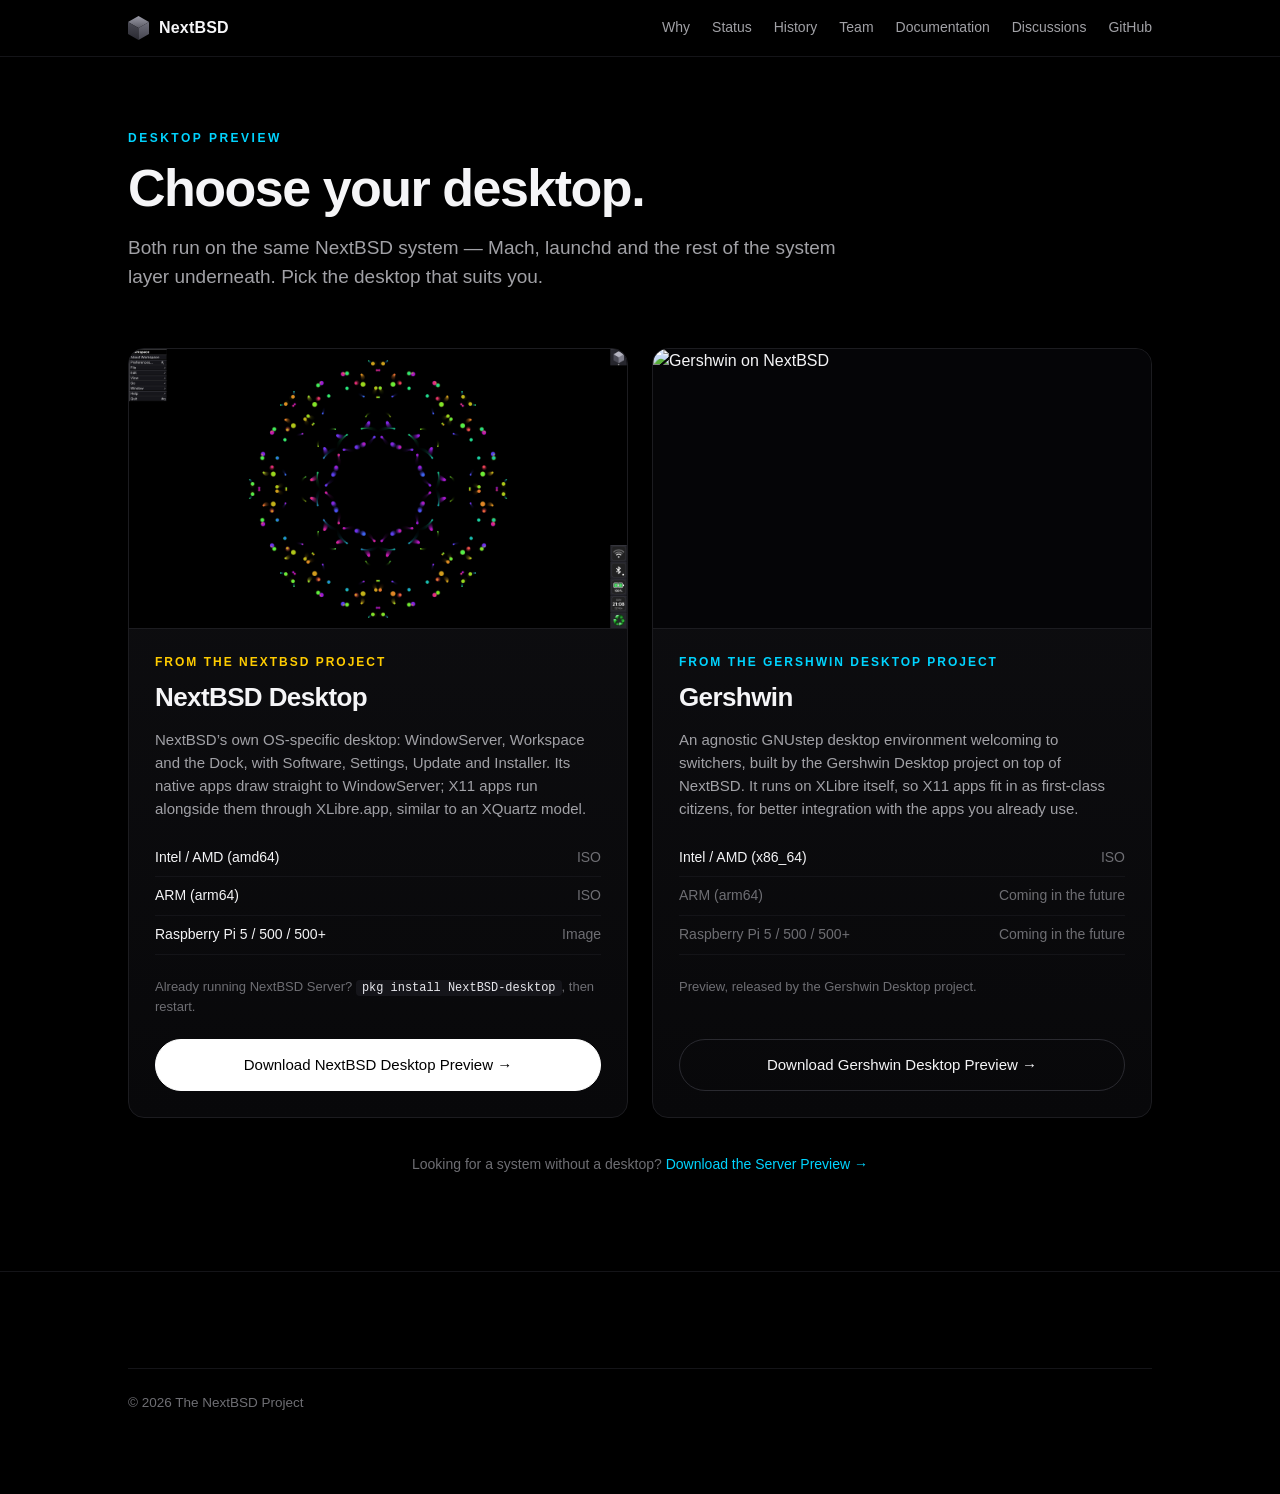
==== desktop.html @ b6ac5138 "Desktop Preview: a landing page to choose a desktop The home page's "Download Desktop Preview" butto" ====
<!DOCTYPE html>
<html lang="en">
<head>
<meta charset="UTF-8">
<meta name="viewport" content="width=device-width, initial-scale=1.0">
<meta http-equiv="Cache-Control" content="no-cache, no-store, must-revalidate">
<title>Desktop Preview &mdash; NextBSD</title>
<meta name="description" content="Choose a desktop for NextBSD: the NextBSD Desktop, or Gershwin on NextBSD.">
<meta property="og:title" content="NextBSD Desktop Preview">
<meta property="og:description" content="Two desktops, one NextBSD.">
<meta property="og:type" content="website">
<meta property="og:url" content="https://nextbsd.org/desktop.html">
<link rel="canonical" href="https://nextbsd.org/desktop.html">
<link rel="icon" type="image/svg+xml" href="assets/favicon.svg?v=2">
<link rel="stylesheet" href="assets/style.css">
</head>
<body class="page">

<nav class="nav">
  <div class="wrap nav-inner">
    <a class="nav-brand" href="index.html">
      <svg class="nav-brand-mark" viewBox="60 60 280 320"
           xmlns="http://www.w3.org/2000/svg" role="img" aria-label="NextBSD cube">
        <defs>
          <linearGradient id="navcube-top" x1="0" y1="0" x2="0" y2="1">
            <stop offset="0%"   stop-color="#9a9aa6"/>
            <stop offset="100%" stop-color="#5c5c66"/>
          </linearGradient>
          <linearGradient id="navcube-left" x1="0" y1="0" x2="0" y2="1">
            <stop offset="0%"   stop-color="#4a4a54"/>
            <stop offset="100%" stop-color="#2a2a32"/>
          </linearGradient>
          <linearGradient id="navcube-right" x1="0" y1="0" x2="0" y2="1">
            <stop offset="0%"   stop-color="#70707c"/>
            <stop offset="100%" stop-color="#44444e"/>
          </linearGradient>
        </defs>
        <polygon points="200,60 340,140 200,220 60,140"   fill="url(#navcube-top)"/>
        <polygon points="60,140 200,220 200,380 60,300"   fill="url(#navcube-left)"/>
        <polygon points="340,140 200,220 200,380 340,300" fill="url(#navcube-right)"/>
      </svg>
      NextBSD
    </a>
    <button class="nav-toggle" type="button" aria-label="Menu"
            aria-expanded="false" aria-controls="nav-links">
      <span class="nav-toggle-bar"></span>
      <span class="nav-toggle-bar"></span>
      <span class="nav-toggle-bar"></span>
    </button>
    <div class="nav-links" id="nav-links">
      <a href="why.html" data-nav="why">Why</a>
      <a href="status.html" data-nav="status">Status</a>
      <a href="history.html" data-nav="history">History</a>
      <a href="team.html" data-nav="team">Team</a>
      <a href="https://github.com/nextbsd/nextbsd/wiki">Documentation</a>
      <a href="https://github.com/orgs/nextbsd/discussions">Discussions</a>
      <a href="https://github.com/nextbsd/nextbsd">GitHub</a>
    </div>
  </div>
</nav>

<section id="desktop">
  <div class="wrap">
    <p class="kicker">Desktop Preview</p>
    <h2 class="section-title">Choose your desktop.</h2>
    <p class="section-lede">
      Both run on the same NextBSD system &mdash; Mach, launchd and the rest
      of the system layer underneath. Pick the desktop that suits you.
    </p>

    <div class="choices">
      <article class="choice" style="--choice-accent: var(--accent-y);">
        <div class="choice-shot">
          <img src="assets/desktop-nextbsd.png" alt="The NextBSD Desktop: the menu, the Dock and the animated background" loading="lazy">
        </div>
        <div class="choice-body">
          <p class="choice-tag">From the NextBSD project</p>
          <h3 class="choice-name">NextBSD Desktop</h3>
          <p class="choice-desc">
            NextBSD&rsquo;s own OS-specific desktop: WindowServer, Workspace and the Dock,
            with Software, Settings, Update and Installer. Its native apps draw
            straight to WindowServer; X11 apps run alongside them through
            XLibre.app, similar to an XQuartz model.
          </p>
          <ul class="choice-files">
            <li><span>Intel / AMD (amd64)</span><span>ISO</span></li>
            <li><span>ARM (arm64)</span><span>ISO</span></li>
            <li><span>Raspberry Pi 5 / 500 / 500+</span><span>Image</span></li>
          </ul>
          <p class="choice-note">Already running NextBSD Server?
            <code>pkg install NextBSD-desktop</code>, then restart.</p>
          <div class="choice-cta">
            <a class="btn btn-primary" href="https://github.com/nextbsd/nextbsd/releases/tag/continuous-desktop">Download NextBSD Desktop Preview &rarr;</a>
          </div>
        </div>
      </article>

      <article class="choice" style="--choice-accent: var(--accent-c);">
        <div class="choice-shot">
          <img src="https://github.com/gershwin-desktop/gershwin-desktop/releases/download/nextbsd-rc/gershwin-on-nextbsd-rc-20261020060953-x86_64.png" alt="Gershwin on NextBSD" loading="lazy">
        </div>
        <div class="choice-body">
          <p class="choice-tag">From the <a href="https://github.com/gershwin-desktop">Gershwin Desktop project</a></p>
          <h3 class="choice-name">Gershwin</h3>
          <p class="choice-desc">
            An agnostic GNUstep desktop environment welcoming to switchers, built by the
            Gershwin Desktop project on top of NextBSD. It runs on XLibre itself,
            so X11 apps fit in as first-class citizens, for better integration
            with the apps you already use.
          </p>
          <ul class="choice-files">
            <li><span>Intel / AMD (x86_64)</span><span>ISO</span></li>
            <li class="soon"><span>ARM (arm64)</span><span>Coming in the future</span></li>
            <li class="soon"><span>Raspberry Pi 5 / 500 / 500+</span><span>Coming in the future</span></li>
          </ul>
          <p class="choice-note">Preview, released by the Gershwin Desktop project.</p>
          <div class="choice-cta">
            <a class="btn btn-ghost" href="https://github.com/gershwin-desktop/gershwin-desktop/releases/tag/nextbsd-rc">Download Gershwin Desktop Preview &rarr;</a>
          </div>
        </div>
      </article>
    </div>

    <p class="choice-footnote">
      Looking for a system without a desktop?
      <a href="https://github.com/nextbsd/nextbsd/releases/tag/continuous-server">Download the Server Preview &rarr;</a>
    </p>
  </div>
</section>

<footer>
  <div class="wrap">
    <div class="colophon">
      <span>&copy; 2026 The NextBSD Project</span>
    </div>
  </div>
</footer>

<script src="assets/site.js"></script>

</body>
</html>
---- assets/style.css ----
:root {
    --bg: #000;
    --bg-soft: #0a0a0a;
    --panel: #0f0f12;
    --line: #1c1c20;
    --line-soft: #141418;
    --fg: #f5f5f7;
    --fg-dim: #a1a1a6;
    --fg-mute: #6e6e73;
    --accent-y: #ffcc00;
    --accent-r: #ff3b30;
    --accent-c: #00d4ff;
    --accent-g: #30d158;
    --accent-m: #ff2d55;
  }
  * { box-sizing: border-box; }
  html, body {
    margin: 0;
    padding: 0;
    background: var(--bg);
    color: var(--fg);
    font-family: -apple-system, BlinkMacSystemFont, "Helvetica Neue", Helvetica, Arial, sans-serif;
    -webkit-font-smoothing: antialiased;
    -moz-osx-font-smoothing: grayscale;
    line-height: 1.55;
    overflow-x: hidden;
  }
  a { color: var(--accent-c); text-decoration: none; }
  a:hover { text-decoration: underline; }
  code, kbd {
    font-family: "SF Mono", ui-monospace, "Menlo", Consolas, monospace;
    font-size: 0.92em;
    background: #15151a;
    padding: 1px 6px;
    border-radius: 4px;
    color: #e8e8ed;
  }

  /* ---------- Layout ---------- */
  .wrap {
    max-width: 1080px;
    margin: 0 auto;
    padding: 0 28px;
  }
  section { padding: 96px 0; position: relative; }
  section + section { border-top: 1px solid var(--line-soft); }

  /* ---------- Top nav ---------- */
  .nav {
    position: sticky;
    top: 0;
    z-index: 50;
    backdrop-filter: saturate(180%) blur(20px);
    -webkit-backdrop-filter: saturate(180%) blur(20px);
    background: rgba(0, 0, 0, 0.72);
    border-bottom: 1px solid var(--line-soft);
  }
  .nav-inner {
    display: flex;
    align-items: center;
    justify-content: space-between;
    height: 56px;
  }
  .nav-brand {
    display: flex; align-items: center; gap: 10px;
    font-weight: 600; letter-spacing: 0.2px;
    color: var(--fg);
  }
  .nav-brand-mark {
    /* The hero cube, shrunk. Height-driven so the aspect stays true; at this
       size the hero's 1px face strokes and edge highlights would land well
       under a device pixel, so the three face tones carry the form alone --
       lightened from the hero's values, which go muddy against the nav's
       near-black at 24px. */
    height: 24px;
    width: auto;
    flex: none;
    display: block;
  }
  .nav-brand:hover .nav-brand-mark { opacity: 0.85; }
  .nav-links { display: flex; gap: 22px; }
  .nav-links a {
    color: var(--fg-dim); font-size: 14px;
    text-decoration: none;
  }
  .nav-links a:hover { color: var(--fg); text-decoration: none; }

  /* Hamburger. Hidden entirely at desktop widths -- the tab row is the
     nav there, and the button would just be a second way to do the same
     thing. It appears only once the tabs no longer fit. */
  .nav-toggle {
    display: none;
    flex-direction: column;
    justify-content: center;
    align-items: center;
    gap: 5px;
    width: 40px; height: 40px;
    padding: 0;
    background: transparent;
    border: 1px solid transparent;
    border-radius: 9px;
    cursor: pointer;
    -webkit-tap-highlight-color: transparent;
  }
  .nav-toggle:hover { border-color: #2a2a30; }
  .nav-toggle[aria-expanded="true"] { border-color: #2a2a30; }
  .nav-toggle-bar {
    display: block;
    width: 18px; height: 1.5px;
    background: var(--fg-dim);
    border-radius: 2px;
    transition: transform 0.2s ease, opacity 0.2s ease;
  }
  /* Bars fold into an X when open: 1.5px bar + 5px gap = 6.5px of travel. */
  .nav-toggle[aria-expanded="true"] .nav-toggle-bar:nth-child(1) {
    transform: translateY(6.5px) rotate(45deg);
  }
  .nav-toggle[aria-expanded="true"] .nav-toggle-bar:nth-child(2) { opacity: 0; }
  .nav-toggle[aria-expanded="true"] .nav-toggle-bar:nth-child(3) {
    transform: translateY(-6.5px) rotate(-45deg);
  }

  /* 780px: seven tabs plus the brand need ~680px, so this leaves the row
     comfortable rather than cramped right before it collapses. */
  @media (max-width: 780px) {
    .nav-toggle { display: flex; }
    .nav-links {
      /* .nav is position:sticky, so it is the containing block -- the panel
         spans the full nav width rather than the padded .wrap. */
      position: absolute;
      top: 56px;
      left: 0; right: 0;
      display: none;
      flex-direction: column;
      gap: 0;
      padding: 4px 0 10px;
      background: rgba(0, 0, 0, 0.94);
      backdrop-filter: saturate(180%) blur(20px);
      -webkit-backdrop-filter: saturate(180%) blur(20px);
      border-bottom: 1px solid var(--line-soft);
    }
    .nav-links[data-open="true"] { display: flex; }
    .nav-links a {
      padding: 13px 28px;
      font-size: 15px;
      border-top: 1px solid var(--line-soft);
    }
    .nav-links a:first-child { border-top: none; }
  }
  @media (prefers-reduced-motion: reduce) {
    .nav-toggle-bar { transition: none; }
  }

  /* ---------- Hero ---------- */
  .hero {
    /* Not a full viewport: surrender ~110px so the footer's top edge shows.
       A hero that exactly fills the screen reads as the whole page, and the
       visitor never learns there is anything below it. */
    min-height: calc(100vh - 166px);
    display: grid;
    place-items: center;
    text-align: center;
    padding: 80px 0 120px;
    position: relative;
    overflow: hidden;
  }
  .hero::before {
    content: "";
    position: absolute;
    inset: 0;
    background:
      radial-gradient(900px 500px at 50% 28%, rgba(255, 204, 0, 0.06), transparent 60%),
      radial-gradient(700px 500px at 18% 80%, rgba(255, 45, 85, 0.05), transparent 60%),
      radial-gradient(700px 500px at 82% 80%, rgba(0, 212, 255, 0.05), transparent 60%);
    pointer-events: none;
  }
  .hero::after {
    /* subtle grid */
    content: "";
    position: absolute;
    inset: 0;
    background-image:
      linear-gradient(rgba(255,255,255,0.025) 1px, transparent 1px),
      linear-gradient(90deg, rgba(255,255,255,0.025) 1px, transparent 1px);
    background-size: 48px 48px;
    mask-image: radial-gradient(ellipse at center, black 30%, transparent 75%);
    -webkit-mask-image: radial-gradient(ellipse at center, black 30%, transparent 75%);
    pointer-events: none;
  }
  .hero-inner { position: relative; z-index: 1; }

  /* ---------- Logo cube (SVG) ---------- */
  .logo-cube {
    width: clamp(220px, 32vw, 320px);
    height: auto;
    margin: 0 auto 48px;
    display: block;
    animation: cube-float 9s ease-in-out infinite;
  }
  @keyframes cube-float {
    0%, 100% { transform: translateY(0); }
    50%      { transform: translateY(-8px); }
  }

  /* ---------- Wordmark + tagline ---------- */
  .wordmark {
    font-size: clamp(56px, 9vw, 104px);
    font-weight: 800;
    letter-spacing: -3px;
    /* Display type, so it wants tight leading -- inheriting the body's 1.55
       put ~50px of empty air above and below the wordmark at full size. */
    line-height: 1.05;
    margin: 0;
    background: linear-gradient(180deg, #fff 0%, #b8b8c0 100%);
    -webkit-background-clip: text;
    background-clip: text;
    color: transparent;
  }
  .wordmark .next { font-weight: 300; }
  .tagline {
    font-size: clamp(18px, 2.2vw, 24px);
    color: var(--fg-dim);
    margin: 16px 0 0;
    font-weight: 400;
    letter-spacing: 0.2px;
  }
  .cta {
    margin-top: 44px;
    display: flex;
    justify-content: center;
    gap: 14px;
    flex-wrap: wrap;
  }
  .btn {
    display: inline-flex;
    align-items: center;
    gap: 8px;
    padding: 13px 22px;
    border-radius: 99px;
    font-size: 15px;
    font-weight: 500;
    text-decoration: none;
    transition: transform 0.15s ease, background 0.15s ease, border-color 0.15s ease;
  }
  .btn-primary {
    background: #fff;
    color: #000;
    border: 1px solid #fff;
  }
  .btn-primary:hover { transform: translateY(-1px); background: #f0f0f0; text-decoration: none; }
  .btn-ghost {
    background: transparent;
    color: var(--fg);
    border: 1px solid #2a2a30;
  }
  .btn-ghost:hover { border-color: #4a4a52; text-decoration: none; }

  .hero-points {
    margin: 34px auto 0;
    max-width: 760px;
    display: flex;
    flex-wrap: wrap;
    justify-content: center;
    align-items: center;
    gap: 0 10px;
    color: var(--fg-mute);
    font-size: 13px;
    letter-spacing: 0.3px;
  }
  .hero-points span { white-space: nowrap; }
  /* Dot separators drawn in CSS so they never wrap onto a line alone. */
  .hero-points span + span::before {
    content: "\00B7";
    margin-right: 10px;
    color: #3a3a42;
  }
  @media (max-width: 560px) {
    .hero-points { font-size: 12px; gap: 2px 8px; }
    .hero-points span + span::before { margin-right: 8px; }
  }

  /* ---------- Section heads ---------- */
  .kicker {
    font-size: 12px;
    text-transform: uppercase;
    letter-spacing: 2.5px;
    color: var(--accent-c);
    margin: 0 0 12px;
    font-weight: 600;
  }
  .section-title {
    font-size: clamp(32px, 4.5vw, 52px);
    font-weight: 700;
    letter-spacing: -1.5px;
    margin: 0 0 16px;
    line-height: 1.1;
  }
  .section-lede {
    font-size: clamp(17px, 1.6vw, 19px);
    color: var(--fg-dim);
    max-width: 720px;
    margin: 0 0 56px;
  }

  /* ---------- Vision (manifesto) ---------- */
  .vision-grid {
    display: grid;
    grid-template-columns: repeat(2, 1fr);
    gap: 28px;
  }
  @media (max-width: 760px) { .vision-grid { grid-template-columns: 1fr; } }
  .vision-card {
    padding: 32px;
    border: 1px solid var(--line);
    border-radius: 16px;
    background: linear-gradient(180deg, var(--panel) 0%, #08080a 100%);
  }
  .vision-card h3 {
    font-size: 22px;
    margin: 0 0 10px;
    font-weight: 600;
    letter-spacing: -0.3px;
  }
  .vision-card p { margin: 0; color: var(--fg-dim); }

  /* ---------- About: forms ---------- */
  .about-bridge {
    font-size: clamp(19px, 2vw, 24px);
    font-weight: 600;
    letter-spacing: -0.5px;
    color: var(--fg);
    margin: 0 0 28px;
  }
  .forms-grid {
    display: grid;
    grid-template-columns: repeat(3, 1fr);
    gap: 20px;
  }
  @media (max-width: 760px) { .forms-grid { grid-template-columns: 1fr; } }
  .forms-grid .vision-card {
    padding: 28px;
    position: relative;
    overflow: hidden;
    transition: border-color 0.2s ease, transform 0.2s ease;
  }
  .forms-grid .vision-card:hover { border-color: #2a2a30; transform: translateY(-2px); }
  .forms-grid .vision-card::before {
    content: "";
    position: absolute;
    top: 0; left: 0; right: 0;
    height: 2px;
    background: var(--form-accent, var(--accent-c));
    opacity: 0.85;
  }
  .forms-grid .vision-card h3 { font-size: 19px; }
  .forms-grid .vision-card .role {
    display: block;
    font-size: 11px;
    text-transform: uppercase;
    letter-spacing: 2px;
    font-weight: 600;
    color: var(--form-accent, var(--accent-c));
    margin: 0 0 10px;
  }

  /* ---------- Team ---------- */
  .team-grid {
    display: grid;
    grid-template-columns: repeat(2, 1fr);
    gap: 20px;
    max-width: 760px;
  }
  @media (max-width: 640px) { .team-grid { grid-template-columns: 1fr; } }
  .member {
    padding: 28px;
    border: 1px solid var(--line);
    border-radius: 16px;
    background: var(--panel);
    transition: border-color 0.2s ease, transform 0.2s ease;
  }
  .member:hover { border-color: #2a2a30; transform: translateY(-2px); }
  .member h3 {
    margin: 0 0 4px;
    font-size: 19px;
    font-weight: 600;
    letter-spacing: -0.3px;
  }
  .member .member-role {
    display: block;
    font-size: 11px;
    text-transform: uppercase;
    letter-spacing: 2px;
    font-weight: 600;
    color: var(--accent-c);
    margin: 0 0 12px;
  }
  .member p { margin: 0 0 12px; color: var(--fg-dim); font-size: 14.5px; line-height: 1.6; }
  .member a { font-size: 13px; }

  /* ---------- Reference pages: wide, card-free ---------- */
  /* Why and Status are read by scanning, not by reading top to bottom, so
     they want width and density rather than the 1080px measure that suits
     prose. Neither uses cards any more: card chrome (border, radius, ~25px of
     padding, a letter badge) cost roughly 90px an item and said nothing the
     heading did not already say. */
  .page-wide .wrap { max-width: 1280px; }
  .page-wide section:first-of-type { padding-top: 48px; padding-bottom: 56px; }
  .page-wide .section-lede { margin-bottom: 32px; }

  /* ---------- Why: editorial feature list ---------- */
  .feature-grid {
    list-style: none;
    margin: 0;
    padding: 0;
    display: grid;
    grid-template-columns: repeat(2, 1fr);
    column-gap: 56px;
    row-gap: 30px;
  }
  @media (max-width: 800px) {
    .feature-grid { grid-template-columns: 1fr; row-gap: 24px; }
  }
  .feature-name {
    margin: 0 0 6px;
    font-size: 18px;
    font-weight: 600;
    letter-spacing: -0.3px;
    color: var(--fg);
  }
  .feature-desc {
    margin: 0;
    font-size: 14.5px;
    line-height: 1.55;
    color: var(--fg-dim);
  }

  /* ---------- Status: grouped rows ---------- */
  /* State is stated once per group instead of repeated as a tag on all
     fifteen records, which is what lets the tag column disappear. */
  .group + .group { margin-top: 32px; }
  .group-head {
    display: flex;
    align-items: center;
    gap: 10px;
    margin: 0 0 12px;
    padding-bottom: 10px;
    border-bottom: 1px solid var(--line);
    font-size: 13px;
    font-weight: 600;
    text-transform: uppercase;
    letter-spacing: 2px;
    color: var(--fg-dim);
  }
  .group-dot {
    width: 8px; height: 8px;
    border-radius: 50%;
    background: var(--group-accent);
    flex: none;
  }
  .group-count {
    margin-left: auto;
    font-family: "SF Mono", ui-monospace, Menlo, monospace;
    font-size: 12px;
    letter-spacing: 0;
    color: var(--fg-mute);
  }

  .rows { list-style: none; margin: 0; padding: 0; }
  .row {
    display: grid;
    grid-template-columns: 210px 1fr;
    gap: 28px;
    padding: 11px 0;
    border-bottom: 1px solid var(--line-soft);
  }
  .row:last-child { border-bottom: none; }
  .row-name {
    font-size: 15px;
    font-weight: 600;
    letter-spacing: -0.2px;
    color: var(--fg);
  }
  .row-desc {
    font-size: 14px;
    line-height: 1.55;
    color: var(--fg-dim);
  }
  /* The finished components are a roll-call more than a narrative, so that
     group runs two abreast; the groups a reader came for stay full width. */
  @media (min-width: 900px) {
    .group-split .rows {
      display: grid;
      grid-template-columns: 1fr 1fr;
      column-gap: 48px;
    }
    .group-split .row { grid-template-columns: 165px 1fr; gap: 20px; }
  }
  /* Below ~700px two columns leave the description a sliver, so the name
     becomes a heading above it. */
  @media (max-width: 700px) {
    .row { grid-template-columns: 1fr; gap: 4px; padding: 10px 0; }
  }

  /* ---------- Status timeline ---------- */
  .status-list {
    list-style: none;
    padding: 0;
    margin: 0;
    display: grid;
    gap: 18px;
  }
  .status-item {
    display: grid;
    grid-template-columns: 110px 1fr;
    gap: 24px;
    padding: 20px 0;
    border-bottom: 1px dashed var(--line);
  }
  .status-item:last-child { border-bottom: none; }
  .status-when {
    font-family: "SF Mono", ui-monospace, Menlo, monospace;
    color: var(--fg-mute);
    font-size: 13px;
    letter-spacing: 0.5px;
  }
  .status-body strong { font-weight: 600; color: var(--fg); }
  .status-body p { margin: 4px 0 0; color: var(--fg-dim); }
  @media (max-width: 600px) {
    .status-item { grid-template-columns: 1fr; gap: 4px; }
  }

  /* ---------- Quote pull ---------- */
  .pull {
    margin: 64px auto 0;
    max-width: 820px;
    padding: 40px;
    border: 1px solid var(--line);
    border-left: 3px solid var(--accent-y);
    border-radius: 8px;
    background: linear-gradient(180deg, #0c0c0f 0%, #07070a 100%);
    font-size: clamp(20px, 2.2vw, 26px);
    line-height: 1.4;
    color: var(--fg);
    font-weight: 300;
    letter-spacing: -0.4px;
  }
  .pull cite {
    display: block;
    margin-top: 18px;
    font-style: normal;
    font-size: 13px;
    color: var(--fg-mute);
    letter-spacing: 1.5px;
    text-transform: uppercase;
  }

  /* ---------- Footer ---------- */
  footer {
    border-top: 1px solid var(--line-soft);
    padding: 56px 0 80px;
    color: var(--fg-mute);
    font-size: 13.5px;
  }
  .footer-grid {
    display: grid;
    grid-template-columns: 2fr 1fr 1fr 1fr;
    gap: 32px;
  }
  @media (max-width: 760px) { .footer-grid { grid-template-columns: 1fr 1fr; } }
  .footer-grid h5 {
    color: var(--fg);
    font-size: 13px;
    text-transform: uppercase;
    letter-spacing: 1.5px;
    margin: 0 0 14px;
    font-weight: 600;
  }
  .footer-grid ul { list-style: none; padding: 0; margin: 0; }
  .footer-grid li { margin-bottom: 8px; }
  .footer-grid a { color: var(--fg-dim); }
  .footer-grid a:hover { color: var(--fg); text-decoration: none; }
  .colophon {
    margin-top: 40px;
    padding-top: 24px;
    border-top: 1px solid var(--line-soft);
    display: flex;
    justify-content: space-between;
    flex-wrap: wrap;
    gap: 12px;
    color: var(--fg-mute);
  }

  /* ---------- Reduced motion ---------- */
  @media (prefers-reduced-motion: reduce) {
    .cube { animation: none; }
  }

  /* ---------- Per-page nav state ---------- */
  /* Each page ships its own copy of the nav with class="active" on the tab
     it corresponds to, so the current page is marked without a JS pass. */
  .nav-links a.active { color: var(--fg); }
  .nav-links a.active::after {
    content: "";
    display: block;
    height: 1.5px;
    margin-top: 3px;
    border-radius: 2px;
    background: var(--accent-y);
  }
  @media (max-width: 780px) {
    /* In the stacked panel an underline reads as a divider, so mark the
       current tab with a left rule instead. */
    .nav-links a.active::after { display: none; }
    .nav-links a.active {
      box-shadow: inset 2px 0 0 var(--accent-y);
    }
  }

  /* ---------- Interior pages ---------- */
  /* Only index.html leads with the hero. Everywhere else the first section
     butts straight up against the sticky nav, so it needs its own breathing
     room at the top rather than the symmetric 96px a mid-page section wants. */
  .page section:first-of-type { padding-top: 72px; }
  @media (max-width: 640px) {
    section { padding: 64px 0; }
    .page section:first-of-type { padding-top: 48px; }
  }

  /* ---------- Home page: fit the viewport ---------- */
  /* index.html is nav + hero + footer and nothing else, so it should resolve
     to one screen rather than a screen-and-a-bit. The old hero locked in
     min-height:calc(100vh - 166px), which -- once the 56px nav and the ~220px
     footer were added -- guaranteed ~110px of overflow at *every* window
     size, so the scrollbar was always there and always led nowhere.

     Instead: make the body a full-height flex column and let the hero absorb
     whatever space is left over. min-height (not height) is deliberate --
     if the content genuinely cannot fit, the page grows and scrolls
     normally rather than clipping. */
  body.home {
    min-height: 100vh;
    display: flex;
    flex-direction: column;
  }
  /* Mobile browsers report 100vh as the URL-bar-hidden height, which
     overshoots the visible area. dvh tracks the real viewport where it is
     supported; the 100vh above stays as the fallback. */
  @supports (min-height: 100dvh) {
    body.home { min-height: 100dvh; }
  }
  body.home .hero {
    flex: 1 1 auto;
    /* Drop the fixed floor -- flex-grow now sizes this. */
    min-height: 0;
    padding: clamp(20px, 4.5vh, 80px) 0 clamp(24px, 5.5vh, 120px);
  }

  /* The hero's own furniture scales with viewport *height* as well as width.
     A short-and-wide window (a laptop at 1440x790, a landscape phone) has
     plenty of horizontal room, so width-only clamps keep the cube and
     wordmark at full size and push the footer off-screen. min() lets
     whichever axis is tighter win. */
  body.home .logo-cube {
    width: clamp(120px, min(30vw, 27vh), 320px);
    margin: 0 auto clamp(14px, 3.4vh, 48px);
  }
  body.home .wordmark { font-size: clamp(40px, min(9vw, 10.5vh), 104px); }
  body.home .tagline {
    font-size: clamp(15px, min(2.2vw, 2.5vh), 24px);
    margin-top: clamp(8px, 1.5vh, 16px);
  }
  body.home .cta { margin-top: clamp(18px, 3.8vh, 44px); }
  body.home .hero-points { margin-top: clamp(14px, 3vh, 34px); }

  /* The footer on this page carries a single colophon line. Its 40px top
     margin, 24px padding and rule exist to separate it from the .footer-grid
     block -- which no page actually renders -- so here they only burn height
     that the hero could use. */
  body.home footer { padding: clamp(14px, 2.6vh, 32px) 0 clamp(16px, 3vh, 40px); }
  body.home .colophon {
    margin-top: 0;
    padding-top: 0;
    border-top: none;
  }

  /* ---------- Desktop Preview: choose a desktop ---------- */
  .choices {
    display: grid;
    grid-template-columns: repeat(2, 1fr);
    gap: 24px;
    margin-top: 8px;
  }
  @media (max-width: 860px) { .choices { grid-template-columns: 1fr; } }
  .choice {
    display: flex;
    flex-direction: column;
    border: 1px solid var(--line);
    border-radius: 16px;
    background: linear-gradient(180deg, var(--panel) 0%, #08080a 100%);
    overflow: hidden;
  }
  .choice-shot {
    /* The screenshots are full screens (16:9): show all of them, Dock and
       menu included, rather than cropping the edges. */
    aspect-ratio: 16 / 9;
    background: #050507;
    border-bottom: 1px solid var(--line);
    display: grid;
    place-items: center;
    overflow: hidden;
  }
  .choice-shot img { width: 100%; height: 100%; object-fit: contain; display: block; }
  .choice-shot-nextbsd {
    background:
      radial-gradient(500px 260px at 50% 40%, rgba(255, 204, 0, 0.08), transparent 70%),
      #050507;
    color: var(--fg-mute);
    font-size: 13px;
    letter-spacing: 0.3px;
  }
  .choice-body { padding: 24px 26px 26px; display: flex; flex-direction: column; flex: 1; }
  .choice-tag {
    margin: 0 0 6px;
    font-size: 12px;
    text-transform: uppercase;
    letter-spacing: 2px;
    font-weight: 600;
    color: var(--choice-accent);
  }
  .choice-tag a { color: inherit; }
  .choice-name { margin: 0 0 10px; font-size: 26px; font-weight: 700; letter-spacing: -0.6px; }
  .choice-desc { margin: 0 0 18px; color: var(--fg-dim); font-size: 15px; }
  .choice-files { list-style: none; margin: 0 0 22px; padding: 0; font-size: 14px; }
  .choice-files li {
    display: flex;
    justify-content: space-between;
    gap: 12px;
    padding: 8px 0;
    border-bottom: 1px solid var(--line-soft);
  }
  .choice-files li span:last-child { color: var(--fg-mute); white-space: nowrap; }
  .choice-files li.soon span:first-child { color: var(--fg-mute); }
  /* The buttons sit at the bottom of equal-height cards and fill the card's
     width, so the two line up and match in size whatever is above them. */
  .choice-cta { margin-top: auto; padding-top: 22px; }
  .choice-cta .btn { display: flex; justify-content: center; width: 100%; }
  .choice-note { margin: 0; font-size: 13px; color: var(--fg-mute); }
  .choice-footnote { margin: 36px 0 0; text-align: center; color: var(--fg-mute); font-size: 14px; }
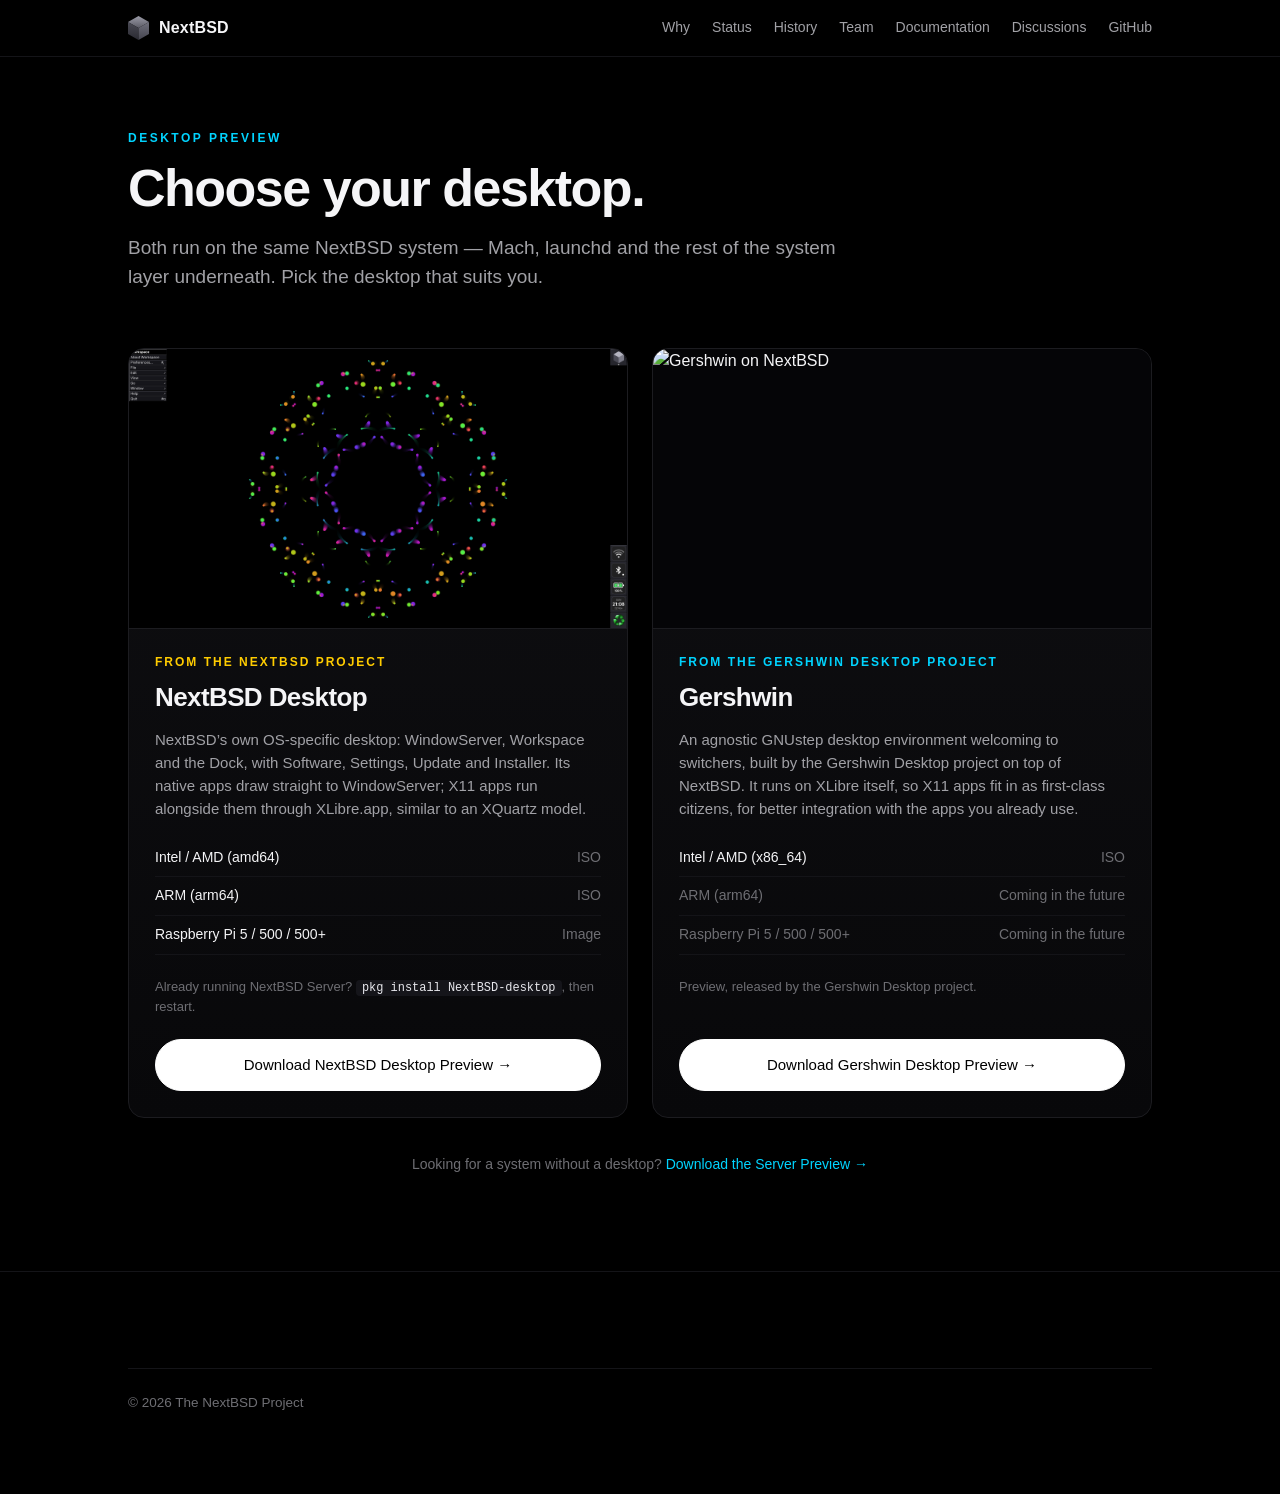
==== commit b147c667: "desktop.html: Gershwin's download button matches NextBSD's Both download buttons use the solid prima" ====
--- a/desktop.html
+++ b/desktop.html
@@ -115,7 +115,7 @@
           </ul>
           <p class="choice-note">Preview, released by the Gershwin Desktop project.</p>
           <div class="choice-cta">
-            <a class="btn btn-ghost" href="https://github.com/gershwin-desktop/gershwin-desktop/releases/tag/nextbsd-rc">Download Gershwin Desktop Preview &rarr;</a>
+            <a class="btn btn-primary" href="https://github.com/gershwin-desktop/gershwin-desktop/releases/tag/nextbsd-rc">Download Gershwin Desktop Preview &rarr;</a>
           </div>
         </div>
       </article>
